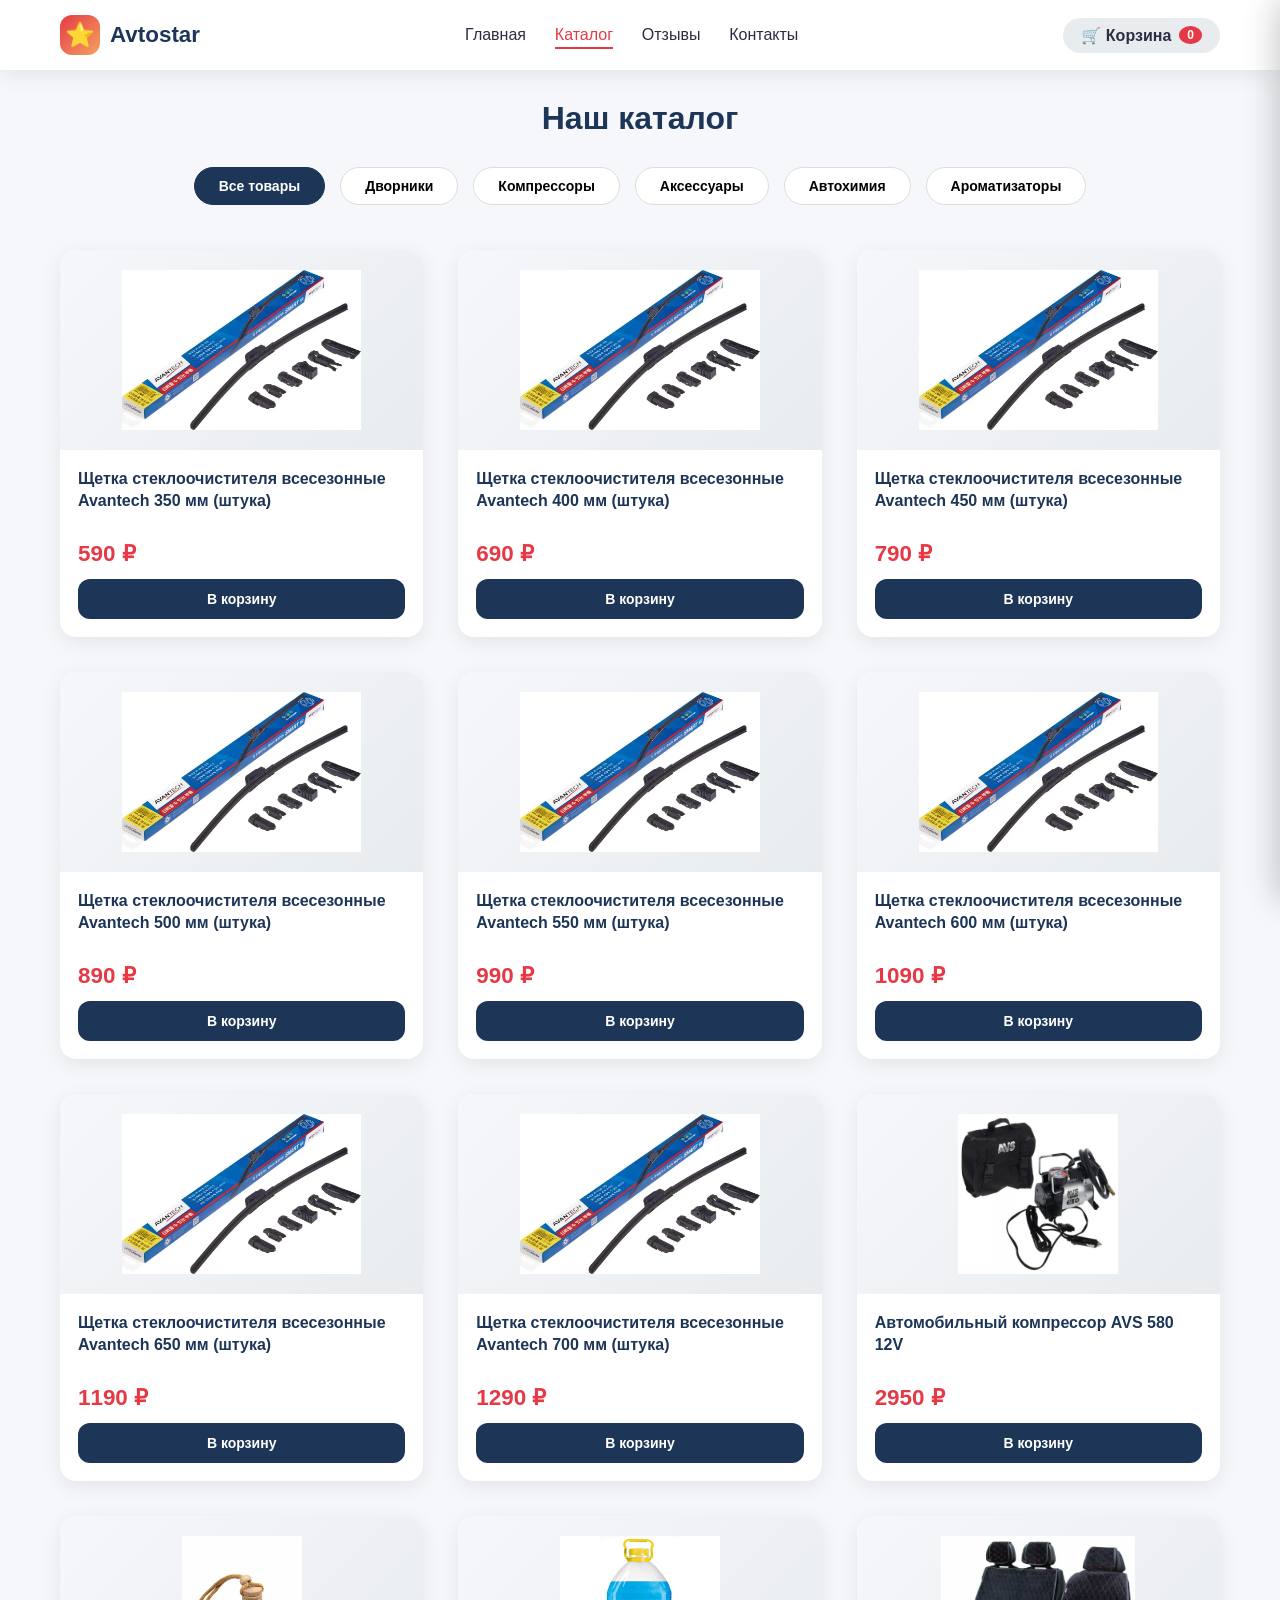
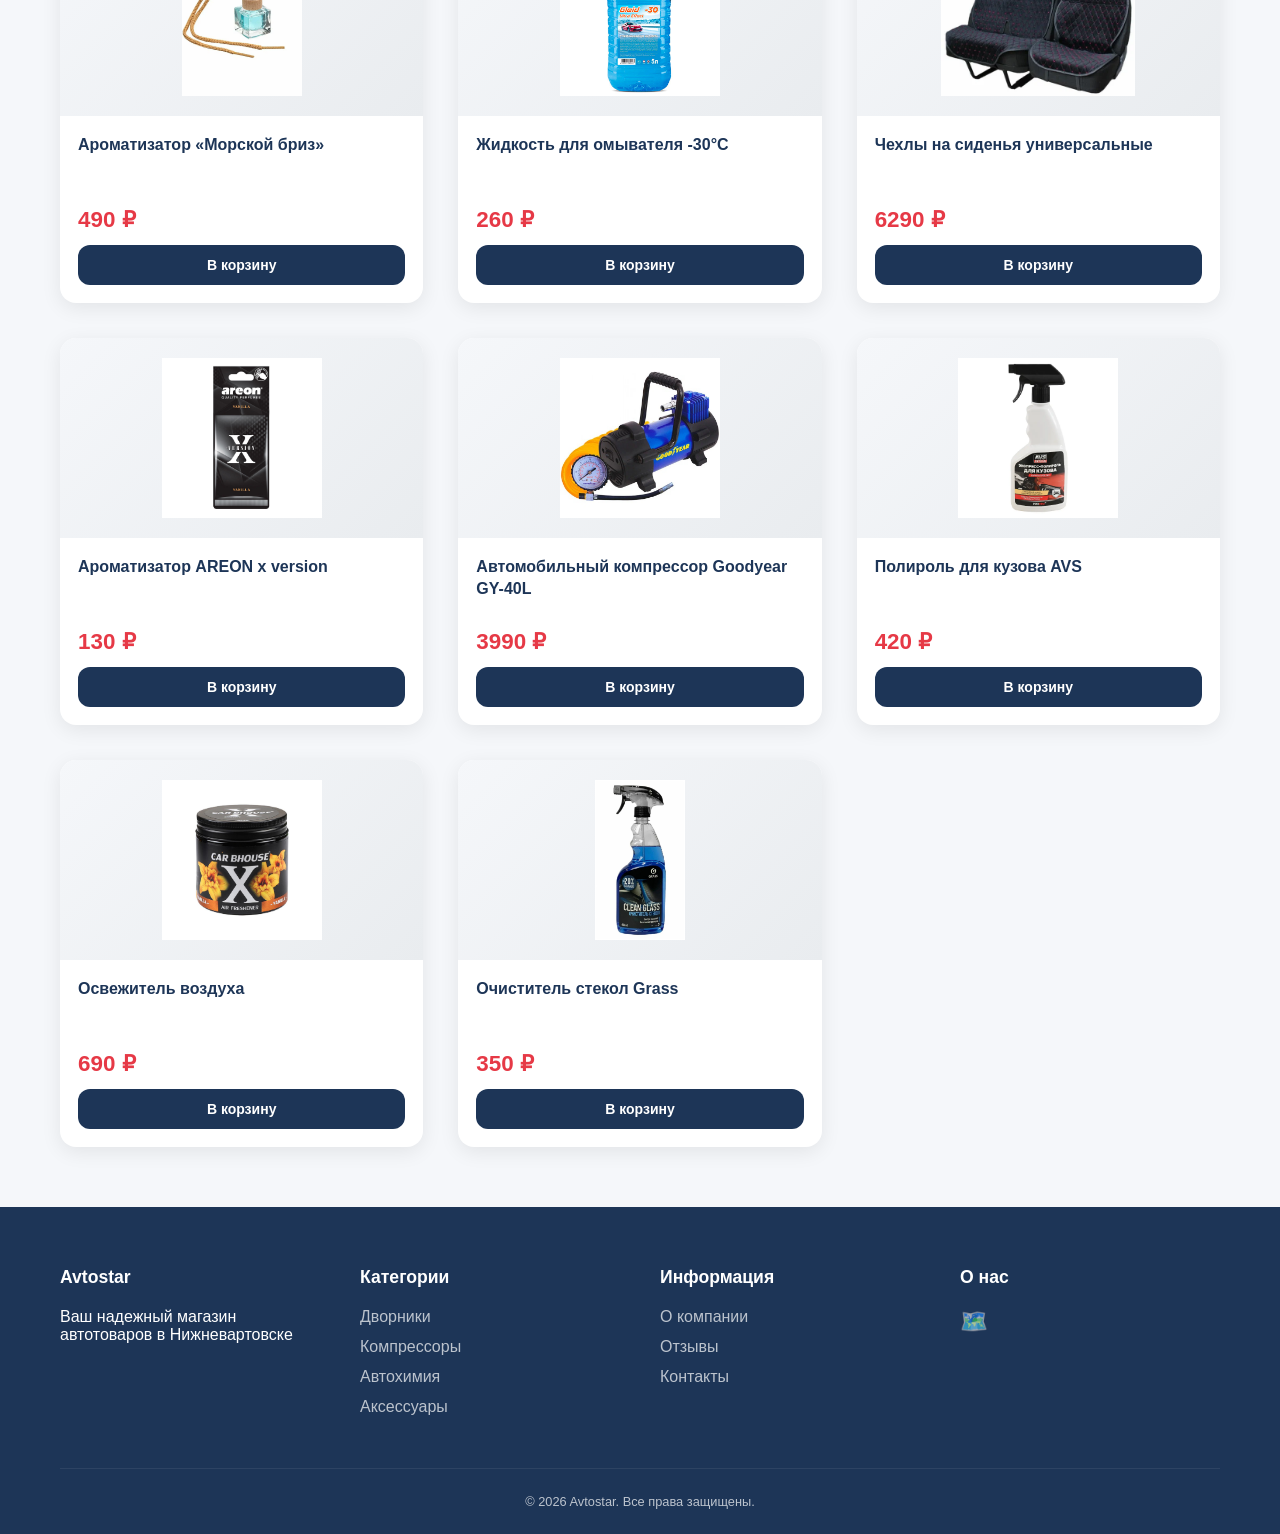
==== catalog.html @ bdba52b6 "Add files via upload" ====
<!DOCTYPE html>
<html lang="ru">
<head>
    <meta charset="UTF-8">
    <meta name="viewport" content="width=device-width, initial-scale=1.0">
    <title>Avtostar - Каталог</title>
    <link rel="stylesheet" href="style.css">
</head>
<body>

<div class="header">
    <div class="header-container">
        <div class="logo">
            <div class="logo-icon">⭐</div>
            <div>
                <h1>Avtostar</h1>
            </div>
        </div>
        <nav class="nav">
            <a href="index.html">Главная</a>
            <a href="catalog.html" class="active">Каталог</a>
            <a href="reviews.html">Отзывы</a>
            <a href="contacts.html">Контакты</a>
        </nav>
        <div class="cart-icon" id="cart-icon-btn">
            🛒 Корзина
            <span id="cart-count">0</span>
        </div>
    </div>
</div>

<section class="catalog-section">
    <div class="container">
        <h2>Наш каталог</h2>
        <div class="catalog-filters" id="catalog-filters">
            <button class="filter-btn active" data-filter="all">Все товары</button>
            <button class="filter-btn" data-filter="дворники">Дворники</button>
            <button class="filter-btn" data-filter="компрессоры">Компрессоры</button>
            <button class="filter-btn" data-filter="аксессуары">Аксессуары</button>
            <button class="filter-btn" data-filter="автохимия">Автохимия</button>
            <button class="filter-btn" data-filter="пахучки">Ароматизаторы</button>
        </div>
        <div class="catalog-grid" id="catalog"></div>
    </div>
</section>

<!-- КОРЗИНА -->
<div class="cart-overlay" id="cart-overlay"></div>
<div class="cart-sidebar" id="cart-sidebar">
    <div class="cart-header">
        <h2>🛍️ Корзина</h2>
        <button class="close-cart" id="close-cart">&times;</button>
    </div>
    <div id="cart-items-list" class="cart-items">Корзина пуста</div>
    <div class="cart-footer">
        <div class="total">Итого: <span id="cart-total">0</span> ₽</div>
        <button id="clear-cart-btn" class="btn-secondary">Очистить</button>
        <button id="checkout-btn" class="btn-primary">Оформить заказ</button>
    </div>
</div>

<!-- ПОДВАЛ -->
<footer class="footer">
    <div class="container">
        <div class="footer-grid">
            <div class="footer-col">
                <h3>Avtostar</h3>
                <p>Ваш надежный магазин автотоваров в Нижневартовске</p>
            </div>
            <div class="footer-col">
                <h3>Категории</h3>
                <ul>
                    <li><a href="catalog.html?cat=дворники">Дворники</a></li>
                    <li><a href="catalog.html?cat=компрессоры">Компрессоры</a></li>
                    <li><a href="catalog.html?cat=автохимия">Автохимия</a></li>
                    <li><a href="catalog.html?cat=аксессуары">Аксессуары</a></li>
                </ul>
            </div>
            <div class="footer-col">
                <h3>Информация</h3>
                <ul>
                    <li><a href="index.html">О компании</a></li>
                    <li><a href="reviews.html">Отзывы</a></li>
                    <li><a href="contacts.html">Контакты</a></li>
                </ul>
            </div>
            <div class="footer-col">
                <h3>О нас</h3>
                <div class="social-links">
                    <a href="https://2gis.ru/nizhnevartovsk/firm/70000001039962874" target="_blank">🗺️</a>
                </div>
            </div>
        </div>
        <div class="copyright">
            <p>&copy; 2026 Avtostar. Все права защищены.</p>
        </div>
    </div>
</footer>

<script src="script.js"></script>
</body>
</html>
---- style.css ----
* {
    margin: 0;
    padding: 0;
    box-sizing: border-box;
}

:root {
    --primary: #e63946;
    --primary-dark: #c1121f;
    --secondary: #1d3557;
    --secondary-light: #2a4a6e;
    --accent: #f4a261;
    --light: #f8f9fa;
    --dark: #2b2d42;
    --gray: #6c757d;
    --gray-light: #e9ecef;
    --success: #2a9d8f;
    --shadow: 0 5px 20px rgba(0,0,0,0.08);
    --shadow-hover: 0 10px 30px rgba(0,0,0,0.12);
}

body {
    font-family: 'Segoe UI', Tahoma, Geneva, Verdana, sans-serif;
    background: #f5f7fa;
    color: var(--dark);
    overflow-x: hidden;
}

/* ФИКС ПЕРЕКРЫТИЯ ШАПКОЙ */
html {
    scroll-padding-top: 80px;
    scroll-behavior: smooth;
}

section[id] {
    scroll-margin-top: 80px;
}

.container {
    max-width: 1200px;
    margin: 0 auto;
    padding: 0 20px;
}

/* ========== ШАПКА ========== */
.header {
    background: white;
    position: fixed;
    width: 100%;
    top: 0;
    z-index: 1000;
    box-shadow: var(--shadow);
}

.header-container {
    max-width: 1200px;
    margin: 0 auto;
    padding: 0 20px;
    display: flex;
    justify-content: space-between;
    align-items: center;
    height: 70px;
}

.logo {
    display: flex;
    align-items: center;
    gap: 10px;
}

.logo-icon {
    font-size: 24px;
    background: linear-gradient(135deg, var(--primary), var(--accent));
    width: 40px;
    height: 40px;
    display: flex;
    align-items: center;
    justify-content: center;
    border-radius: 12px;
}

.logo h1 {
    font-size: 1.4rem;
    font-weight: 700;
    color: var(--secondary);
}

.logo p {
    font-size: 0.65rem;
    color: var(--gray);
}

.nav {
    display: flex;
    gap: 1.8rem;
}

.nav a {
    color: var(--dark);
    text-decoration: none;
    font-weight: 500;
    transition: color 0.3s;
    position: relative;
    padding: 5px 0;
}

.nav a:hover, .nav a.active {
    color: var(--primary);
}

.nav a::after {
    content: '';
    position: absolute;
    bottom: 0;
    left: 0;
    width: 0;
    height: 2px;
    background: var(--primary);
    transition: width 0.3s;
}

.nav a:hover::after, .nav a.active::after {
    width: 100%;
}

.cart-icon {
    background: var(--gray-light);
    padding: 8px 18px;
    border-radius: 30px;
    cursor: pointer;
    transition: all 0.3s;
    font-weight: 600;
    color: var(--dark);
    display: flex;
    align-items: center;
    gap: 8px;
}

.cart-icon:hover {
    background: var(--primary);
    color: white;
}

#cart-count {
    background: var(--primary);
    color: white;
    border-radius: 50%;
    padding: 2px 8px;
    font-size: 12px;
}

/* ========== ГЛАВНЫЙ БАННЕР ========== */
.hero {
    background: linear-gradient(135deg, var(--secondary), var(--secondary-light));
    min-height: 400px;
    display: flex;
    align-items: center;
    justify-content: center;
    text-align: center;
    color: white;
    margin-top: 70px;
    position: relative;
    overflow: hidden;
}

.hero::before {
    content: '';
    position: absolute;
    width: 100%;
    height: 100%;
    background: url('https://images.unsplash.com/photo-1489824904134-891ab64532f1?w=1600');
    background-size: cover;
    opacity: 0.08;
}

.hero-content {
    position: relative;
    z-index: 1;
    padding: 60px 20px;
}

.hero-content h1 {
    font-size: 2.5rem;
    margin-bottom: 1rem;
    animation: fadeInUp 0.6s;
}

.hero-content p {
    font-size: 1.1rem;
    margin-bottom: 2rem;
    opacity: 0.9;
    animation: fadeInUp 0.6s 0.1s both;
}

.hero-slogan {
    font-size: 0.9rem;
    opacity: 0.8;
    margin-bottom: 1.5rem;
}

.btn-primary {
    background: var(--primary);
    color: white;
    padding: 12px 32px;
    border: none;
    border-radius: 40px;
    font-size: 1rem;
    font-weight: 600;
    cursor: pointer;
    transition: all 0.3s;
    display: inline-block;
    text-decoration: none;
}

.btn-primary:hover {
    background: var(--primary-dark);
    transform: translateY(-2px);
    box-shadow: 0 8px 25px rgba(230,57,70,0.3);
}

/* ========== ПРЕИМУЩЕСТВА ========== */
.advantages {
    padding: 80px 0;
    background: white;
}

.advantages h2 {
    text-align: center;
    font-size: 2rem;
    margin-bottom: 50px;
    color: var(--secondary);
}

.advantages-grid {
    display: grid;
    grid-template-columns: repeat(auto-fit, minmax(250px, 1fr));
    gap: 30px;
}

.advantage-card {
    text-align: center;
    padding: 35px 25px;
    background: var(--light);
    border-radius: 20px;
    transition: all 0.3s;
    border: 1px solid #eef2f6;
}

.advantage-card:hover {
    transform: translateY(-8px);
    box-shadow: var(--shadow-hover);
}

.advantage-icon {
    font-size: 2.8rem;
    margin-bottom: 18px;
}

.advantage-card h3 {
    font-size: 1.1rem;
    margin-bottom: 12px;
    color: var(--secondary);
}

.advantage-card p {
    font-size: 0.85rem;
    color: var(--gray);
}

/* ========== КАТАЛОГ ========== */
.catalog-section {
    padding: 80px 0 60px;
    background: #f5f7fa;
}

.catalog-section h2 {
    text-align: center;
    font-size: 2rem;
    margin-bottom: 15px;
    color: var(--secondary);
    padding-top: 20px;
}

.section-subtitle {
    text-align: center;
    color: var(--gray);
    margin-bottom: 40px;
}

.catalog-filters {
    display: flex;
    justify-content: center;
    gap: 15px;
    flex-wrap: wrap;
    margin: 30px 0 45px;
}

.filter-btn {
    padding: 10px 24px;
    border: 1.5px solid #ddd;
    background: white;
    border-radius: 40px;
    cursor: pointer;
    transition: all 0.3s;
    font-weight: 600;
    font-size: 14px;
}

.filter-btn:hover, .filter-btn.active {
    background: var(--secondary);
    color: white;
    border-color: var(--secondary);
}

.catalog-grid {
    display: grid;
    grid-template-columns: repeat(auto-fill, minmax(280px, 1fr));
    gap: 30px;
}

/* ========== КАРТОЧКИ ТОВАРОВ ========== */
.product-card {
    background: white;
    border-radius: 16px;
    overflow: hidden;
    box-shadow: var(--shadow);
    transition: all 0.3s;
    display: flex;
    flex-direction: column;
}

.product-card:hover {
    transform: translateY(-5px);
    box-shadow: var(--shadow-hover);
}

.product-card img {
    width: 100%;
    height: 200px;
    object-fit: contain;
    background: linear-gradient(135deg, #f5f7fa, #e9ecef);
    padding: 20px;
    transition: all 0.3s;
}

.product-info {
    padding: 18px;
    flex: 1;
    display: flex;
    flex-direction: column;
}

.product-card h3 {
    font-size: 1rem;
    margin-bottom: 10px;
    color: var(--secondary);
    line-height: 1.4;
    min-height: 50px;
}

.product-price {
    font-size: 1.4rem;
    color: var(--primary);
    font-weight: bold;
    margin: 12px 0;
}

.product-card button {
    width: 100%;
    padding: 12px;
    background: var(--secondary);
    color: white;
    border: none;
    border-radius: 12px;
    cursor: pointer;
    transition: all 0.3s;
    font-weight: 600;
    font-size: 14px;
    margin-top: auto;
}

.product-card button:hover {
    background: var(--primary);
}

/* ========== КОРЗИНА ========== */
.cart-overlay {
    position: fixed;
    top: 0;
    left: 0;
    width: 100%;
    height: 100%;
    background: rgba(0,0,0,0.5);
    z-index: 1001;
    display: none;
}

.cart-sidebar {
    position: fixed;
    right: -400px;
    top: 0;
    width: 400px;
    height: 100%;
    background: white;
    z-index: 1002;
    box-shadow: -5px 0 30px rgba(0,0,0,0.2);
    transition: right 0.3s;
    display: flex;
    flex-direction: column;
}

.cart-sidebar.open {
    right: 0;
}

.cart-header {
    padding: 20px 25px;
    background: var(--secondary);
    color: white;
    display: flex;
    justify-content: space-between;
    align-items: center;
}

.cart-header h2 {
    font-size: 1.3rem;
}

.close-cart {
    background: none;
    border: none;
    color: white;
    font-size: 2rem;
    cursor: pointer;
    line-height: 1;
}

.cart-items {
    flex: 1;
    overflow-y: auto;
    padding: 20px;
}

.cart-item {
    display: flex;
    justify-content: space-between;
    margin-bottom: 15px;
    padding: 15px;
    background: var(--light);
    border-radius: 12px;
}

.cart-footer {
    padding: 20px 25px;
    border-top: 1px solid #ddd;
    background: white;
}

.total {
    font-size: 1.3rem;
    font-weight: bold;
    margin-bottom: 18px;
    text-align: right;
}

.btn-secondary {
    background: var(--gray);
    color: white;
    padding: 12px;
    border: none;
    border-radius: 12px;
    cursor: pointer;
    width: 100%;
    margin-bottom: 12px;
    font-weight: 600;
    font-size: 14px;
}

.btn-secondary:hover {
    background: #5a6268;
}

/* ========== КОНТАКТЫ ========== */
.contacts-section {
    padding: 80px 0;
    background: white;
}

.contacts-section h2 {
    text-align: center;
    font-size: 2rem;
    margin-bottom: 50px;
    color: var(--secondary);
}

.contacts-grid {
    display: grid;
    grid-template-columns: 1fr 1fr;
    gap: 50px;
}

.contact-item {
    display: flex;
    gap: 18px;
    margin-bottom: 30px;
    align-items: flex-start;
    padding: 20px;
    background: var(--light);
    border-radius: 20px;
    transition: all 0.3s;
}

.contact-item:hover {
    transform: translateX(8px);
    box-shadow: var(--shadow);
}

.contact-icon {
    font-size: 1.8rem;
}

.contact-item h3 {
    color: var(--secondary);
    margin-bottom: 8px;
    font-size: 1.1rem;
}

.contact-item p {
    color: var(--gray);
    font-size: 0.9rem;
    line-height: 1.4;
}

.map-container {
    height: 380px;
    border-radius: 20px;
    overflow: hidden;
    box-shadow: var(--shadow);
}

/* ========== ПОДВАЛ ========== */
.footer {
    background: var(--secondary);
    color: white;
    padding: 60px 0 25px;
}

.footer-grid {
    display: grid;
    grid-template-columns: repeat(auto-fit, minmax(220px, 1fr));
    gap: 40px;
    margin-bottom: 40px;
}

.footer-col h3 {
    margin-bottom: 20px;
    font-size: 1.1rem;
}

.footer-col ul {
    list-style: none;
}

.footer-col ul li {
    margin-bottom: 12px;
}

.footer-col a {
    color: white;
    text-decoration: none;
    opacity: 0.7;
    transition: opacity 0.3s;
}

.footer-col a:hover {
    opacity: 1;
}

.social-links {
    display: flex;
    gap: 15px;
}

.social-links a {
    font-size: 1.4rem;
}

.copyright {
    text-align: center;
    padding-top: 25px;
    border-top: 1px solid rgba(255,255,255,0.1);
    font-size: 0.8rem;
    opacity: 0.7;
}

@keyframes fadeInUp {
    from {
        opacity: 0;
        transform: translateY(30px);
    }
    to {
        opacity: 1;
        transform: translateY(0);
    }
}

/* ========== АДАПТИВ ========== */
@media (max-width: 992px) {
    .catalog-grid {
        grid-template-columns: repeat(2, 1fr);
        gap: 25px;
    }
    
    .hero-content h1 {
        font-size: 2rem;
    }
    
    .hero-content {
        padding: 50px 20px;
    }
    
    .advantages {
        padding: 60px 0;
    }
    
    .contacts-grid {
        gap: 35px;
    }
}

@media (max-width: 768px) {
    .header-container {
        height: auto;
        flex-wrap: wrap;
        gap: 12px;
        padding: 12px 20px;
    }
    
    .logo {
        flex: 1;
    }
    
    .logo h1 {
        font-size: 1.2rem;
    }
    
    .logo p {
        font-size: 0.6rem;
    }
    
    .logo-icon {
        width: 35px;
        height: 35px;
        font-size: 20px;
    }
    
    .nav {
        order: 3;
        width: 100%;
        justify-content: center;
        gap: 20px;
        flex-wrap: wrap;
        padding-top: 12px;
        border-top: 1px solid #eef2f6;
    }
    
    .nav a {
        font-size: 13px;
    }
    
    .hero {
        margin-top: 110px;
        min-height: 350px;
    }
    
    .hero-content {
        padding: 40px 20px;
    }
    
    .hero-content h1 {
        font-size: 1.6rem;
    }
    
    .hero-content p {
        font-size: 0.9rem;
    }
    
    .advantages h2, .catalog-section h2, .contacts-section h2 {
        font-size: 1.6rem;
        margin-bottom: 30px;
    }
    
    .advantages {
        padding: 50px 0;
    }
    
    .advantages-grid {
        grid-template-columns: repeat(2, 1fr);
        gap: 15px;
    }
    
    .advantage-card {
        padding: 20px 15px;
    }
    
    .advantage-icon {
        font-size: 2rem;
    }
    
    .advantage-card h3 {
        font-size: 0.9rem;
    }
    
    .catalog-section {
        padding: 50px 0 40px;
    }
    
    .catalog-section h2 {
        padding-top: 0;
    }
    
    .catalog-filters {
        gap: 10px;
        margin: 20px 0 35px;
    }
    
    .filter-btn {
        padding: 6px 16px;
        font-size: 12px;
    }
    
    .catalog-grid {
        gap: 20px;
    }
    
    .product-card img {
        height: 170px;
        padding: 15px;
    }
    
    .product-info {
        padding: 14px;
    }
    
    .product-card h3 {
        font-size: 0.9rem;
        min-height: auto;
    }
    
    .product-price {
        font-size: 1.2rem;
    }
    
    .contacts-section {
        padding: 50px 0;
    }
    
    .contacts-grid {
        grid-template-columns: 1fr;
        gap: 30px;
    }
    
    .contact-item {
        padding: 15px;
    }
    
    .map-container {
        height: 280px;
    }
    
    .cart-sidebar {
        width: 340px;
        right: -340px;
    }
    
    .footer {
        padding: 40px 0 20px;
    }
    
    .footer-grid {
        gap: 30px;
    }
    
    html {
        scroll-padding-top: 120px;
    }
    
    section[id] {
        scroll-margin-top: 120px;
    }
}

@media (max-width: 576px) {
    .advantages-grid {
        grid-template-columns: 1fr;
        gap: 15px;
    }
    
    .catalog-grid {
        grid-template-columns: 1fr;
        gap: 20px;
    }
    
    .hero-content h1 {
        font-size: 1.4rem;
    }
    
    .hero-content p {
        font-size: 0.85rem;
    }
    
    .hero-slogan {
        font-size: 0.8rem;
    }
    
    .btn-primary {
        padding: 10px 24px;
        font-size: 0.9rem;
    }
    
    .nav {
        gap: 12px;
    }
    
    .nav a {
        font-size: 11px;
    }
    
    .cart-icon {
        padding: 5px 12px;
        font-size: 12px;
    }
    
    .logo h1 {
        font-size: 1rem;
    }
    
    .logo-icon {
        width: 30px;
        height: 30px;
        font-size: 16px;
    }
    
    .catalog-filters {
        gap: 8px;
    }
    
    .filter-btn {
        padding: 5px 12px;
        font-size: 11px;
    }
    
    .product-card img {
        height: 200px;
        padding: 20px;
    }
    
    .product-card h3 {
        font-size: 0.95rem;
    }
    
    .product-price {
        font-size: 1.2rem;
    }
    
    .footer-grid {
        grid-template-columns: 1fr;
        text-align: center;
    }
    
    .social-links {
        justify-content: center;
    }
    
    .cart-sidebar {
        width: 100%;
        right: -100%;
    }
    
    html {
        scroll-padding-top: 150px;
    }
    
    section[id] {
        scroll-margin-top: 150px;
    }
}

@media (max-width: 380px) {
    .header-container {
        flex-direction: column;
    }
    
    .nav {
        order: 2;
    }
    
    .cart-icon {
        order: 3;
    }
    
    .hero {
        margin-top: 160px;
    }
    
    .product-card img {
        height: 180px;
        padding: 15px;
    }
}

/* ========== ДОПОЛНИТЕЛЬНЫЕ ФИКСЫ ДЛЯ ПК ========== */
@media (min-width: 1200px) {
    .catalog-grid {
        gap: 35px;
    }
    
    .advantages-grid {
        gap: 35px;
    }
}
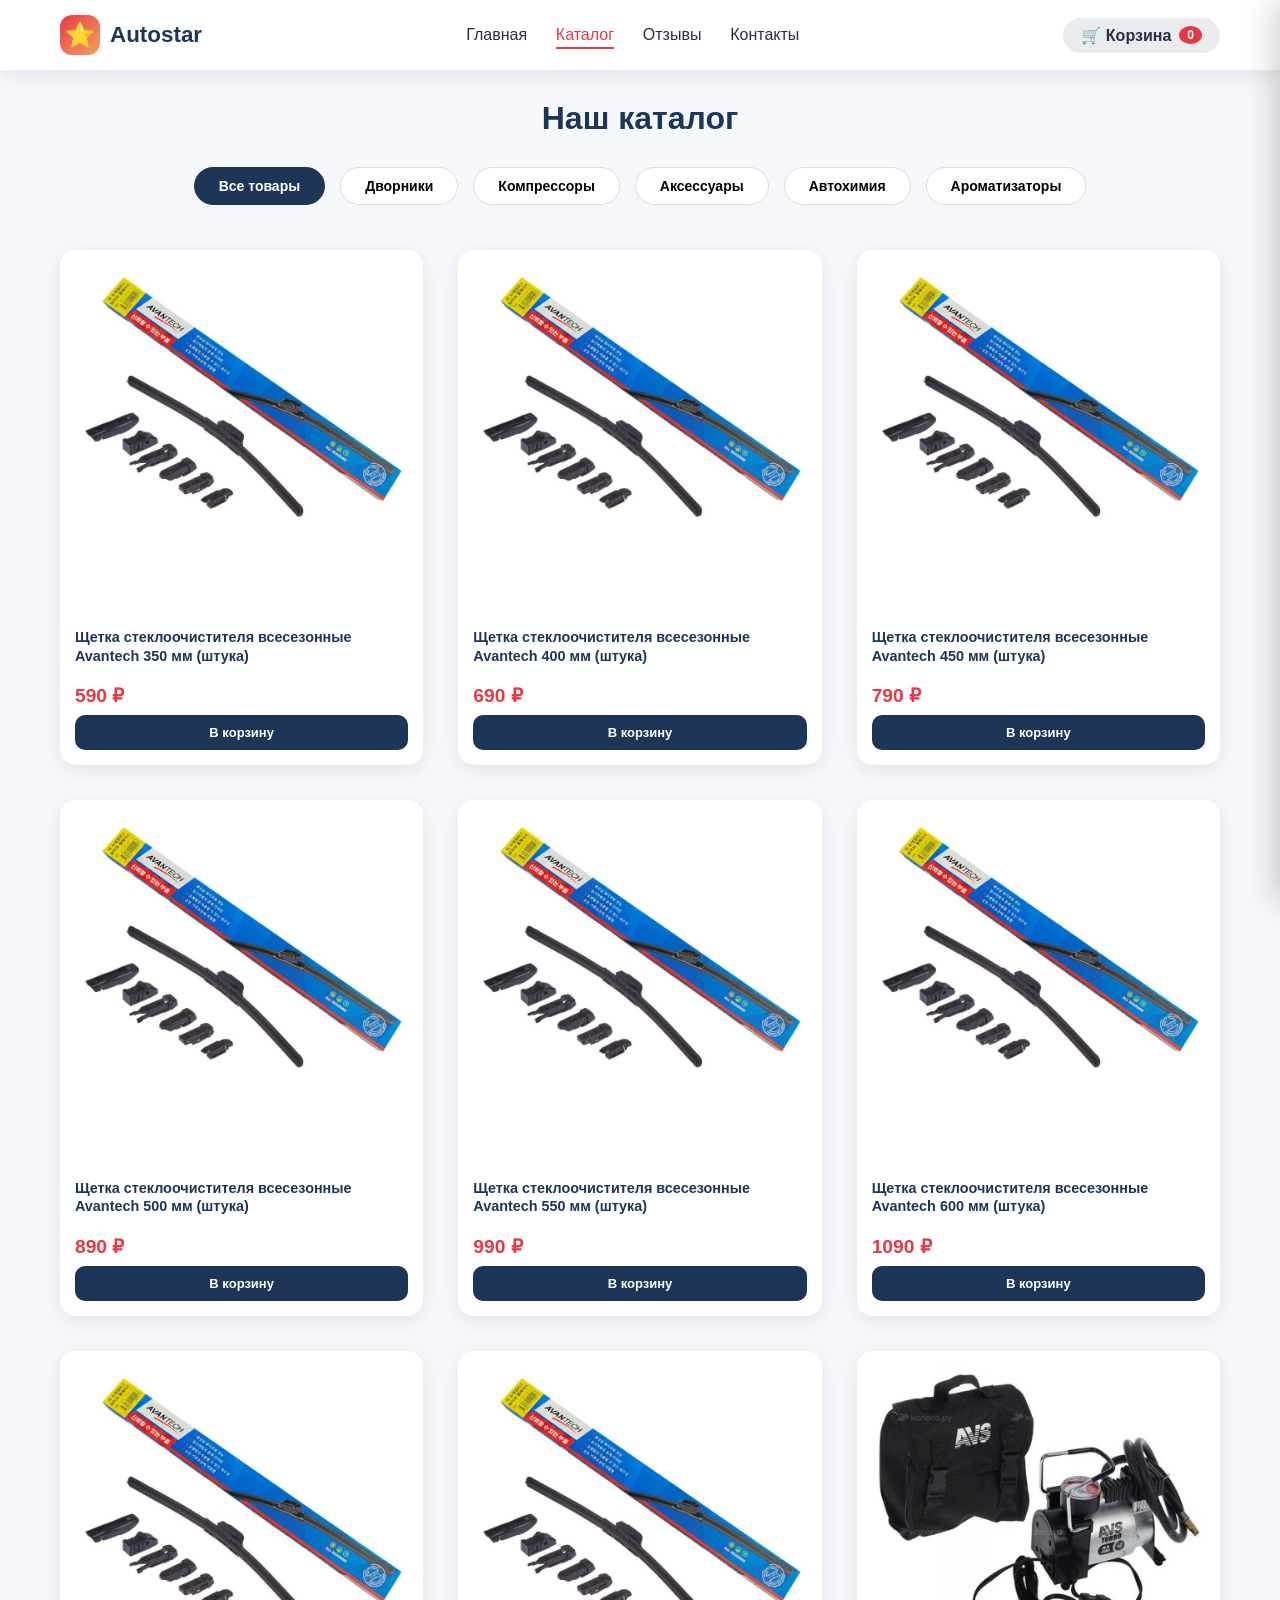
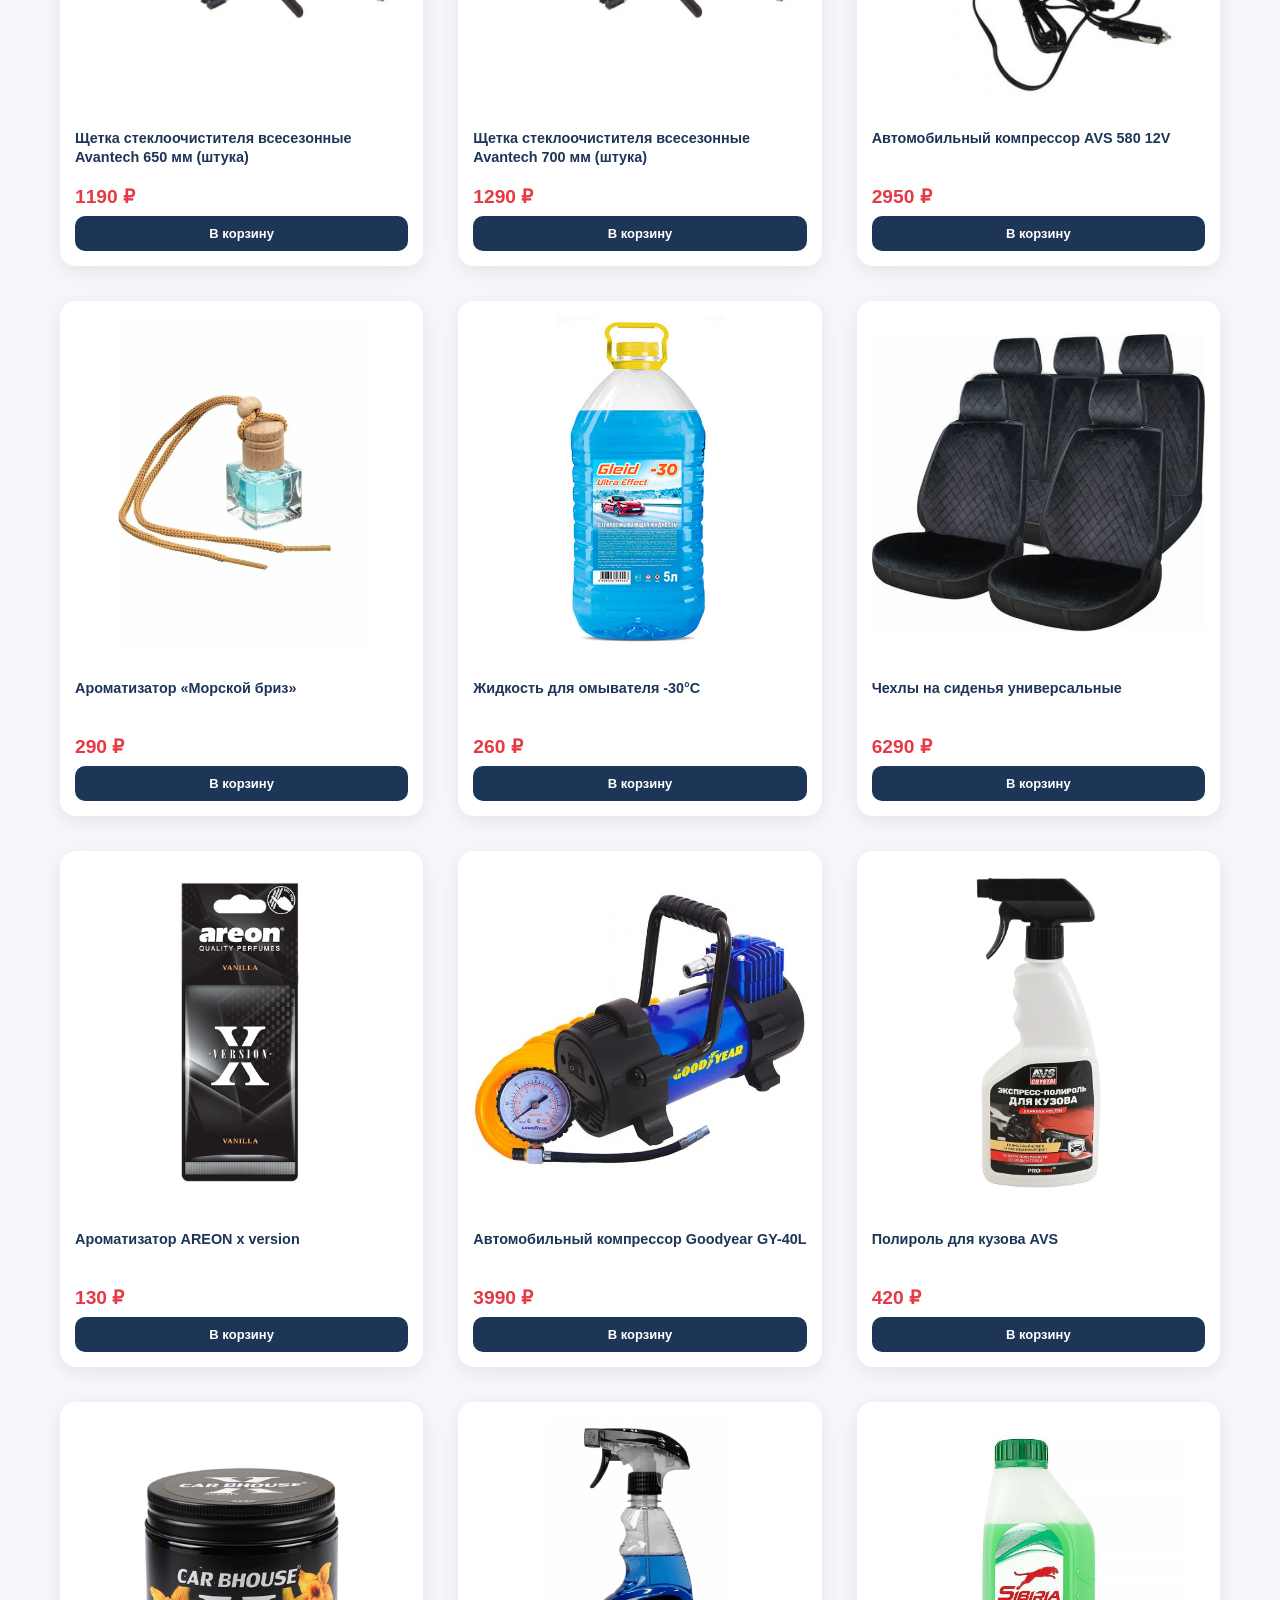
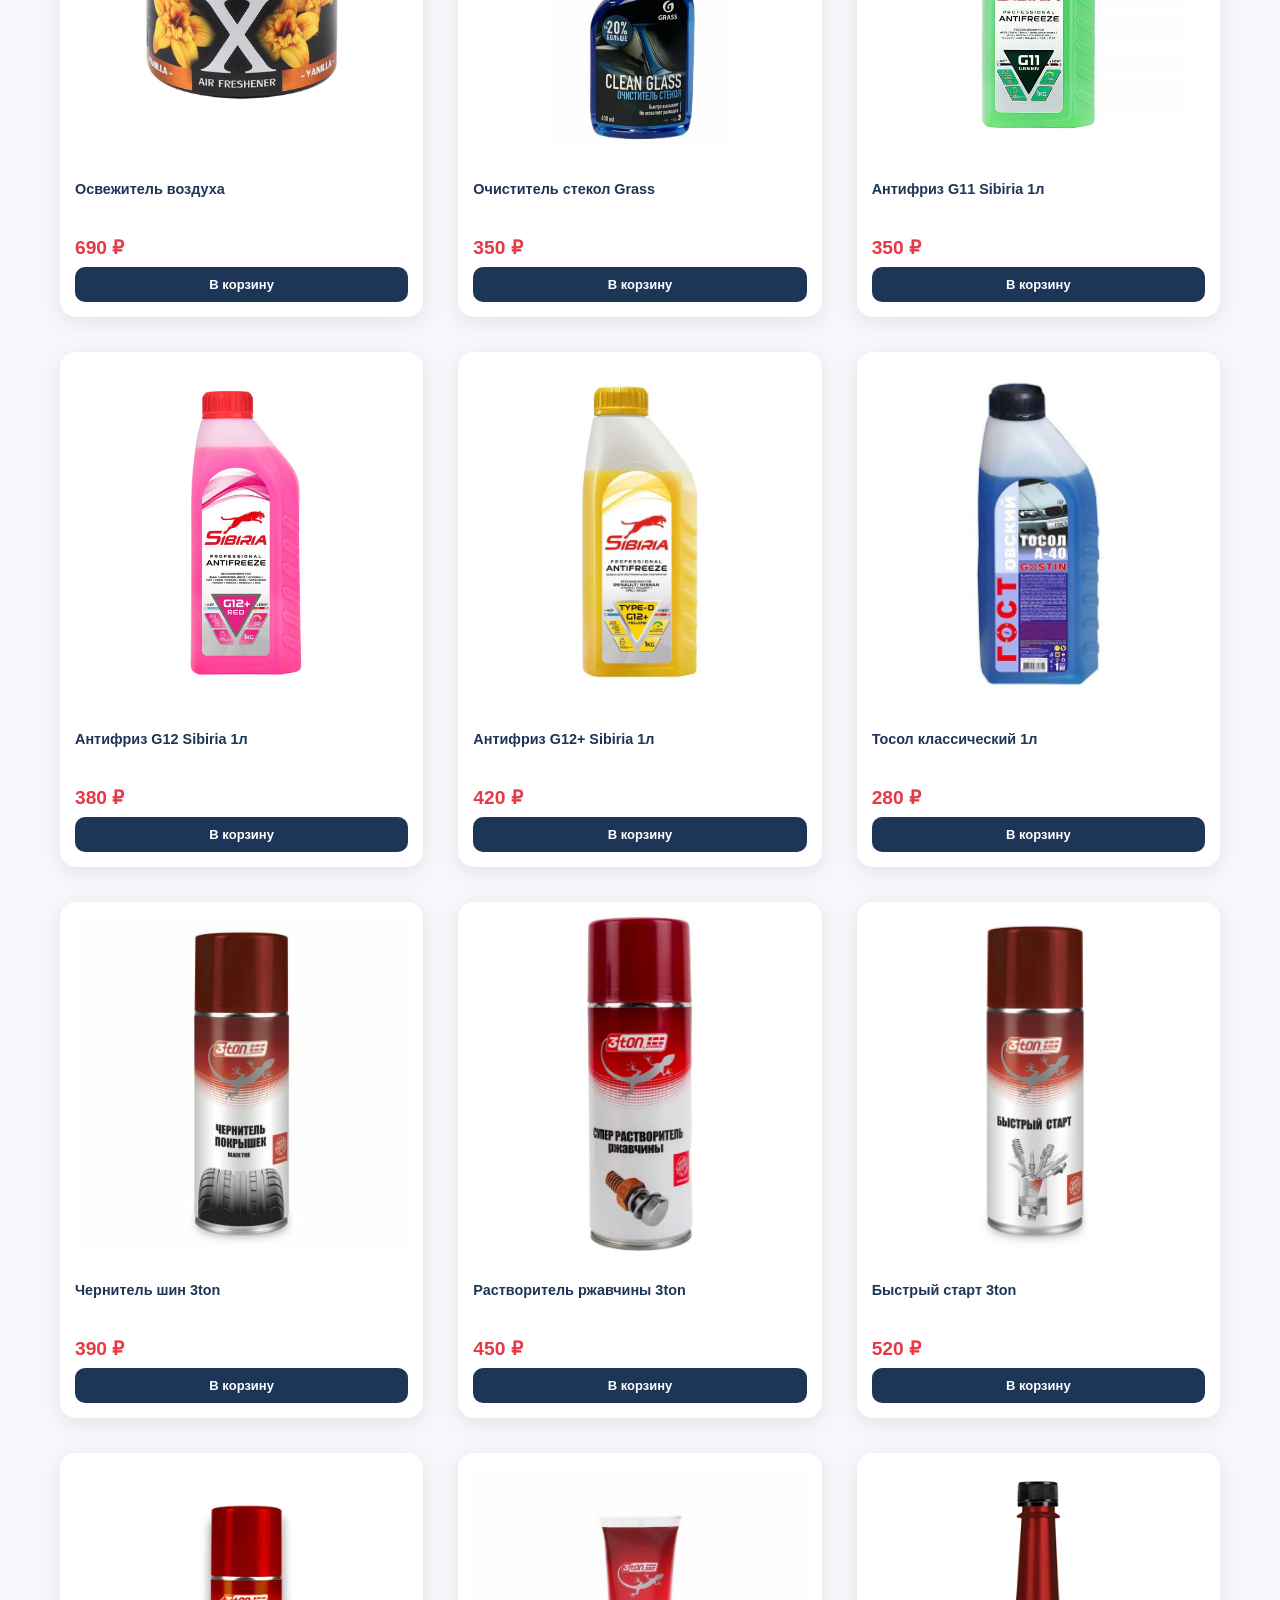
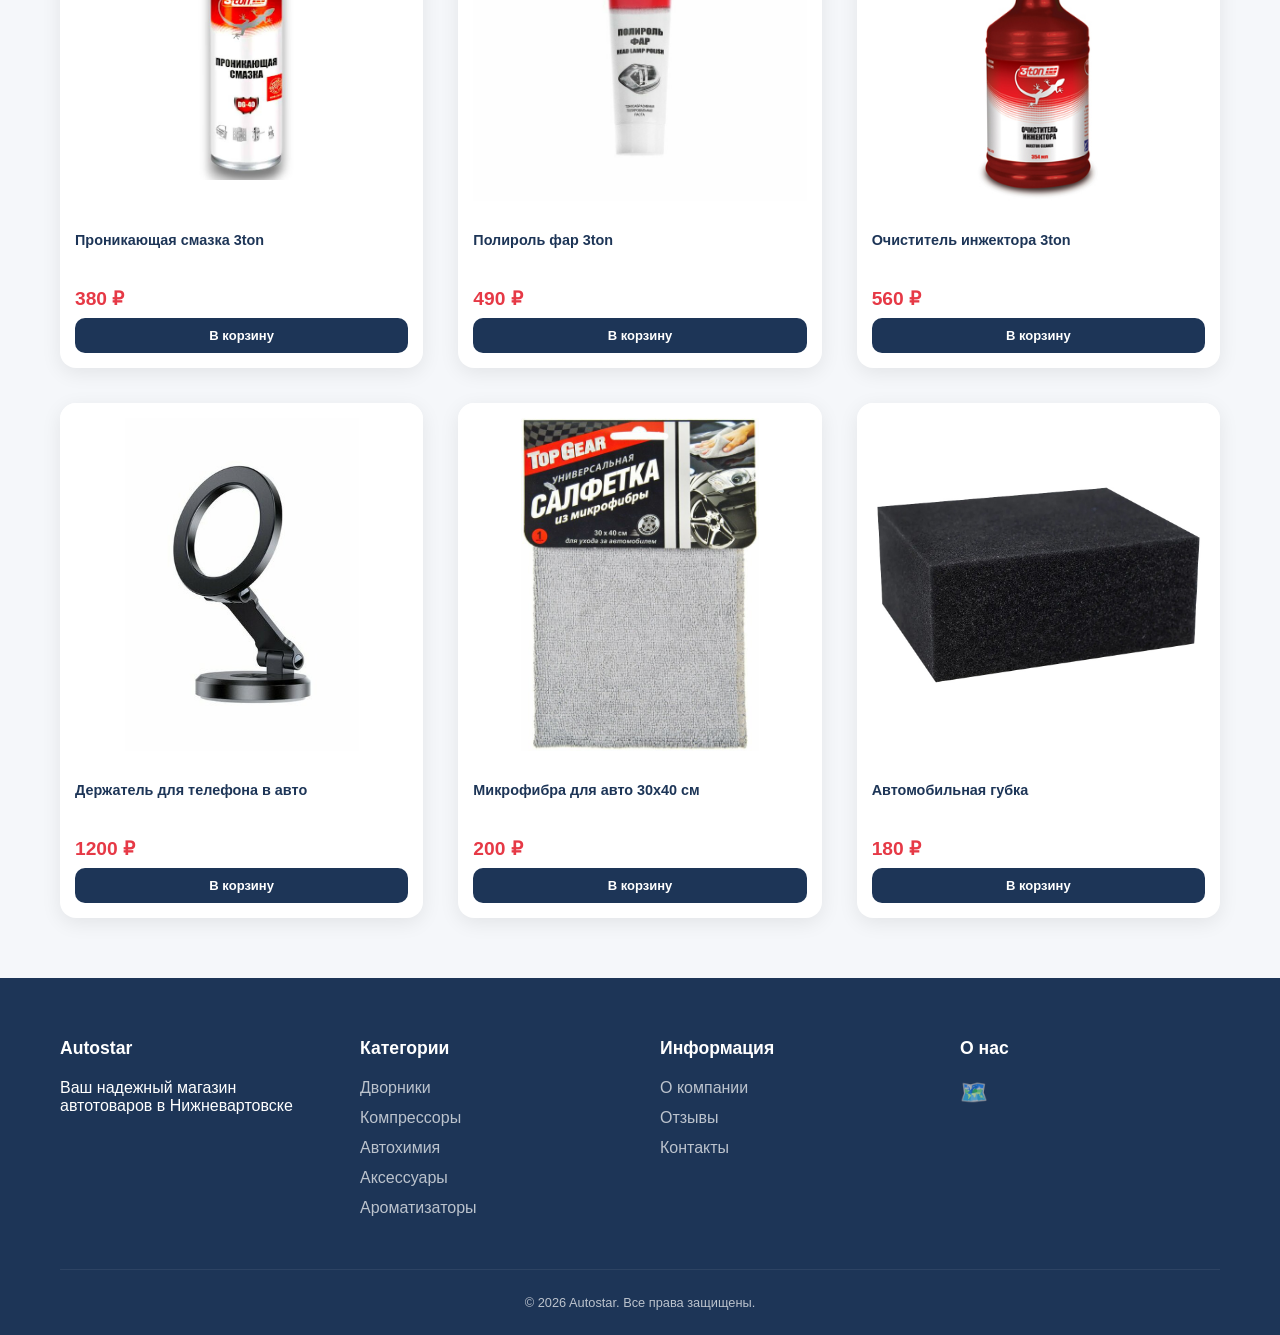
==== commit bd52e751: "Add files via upload" ====
--- a/catalog.html
+++ b/catalog.html
@@ -3,7 +3,7 @@
 <head>
     <meta charset="UTF-8">
     <meta name="viewport" content="width=device-width, initial-scale=1.0">
-    <title>Avtostar - Каталог</title>
+    <title>Autostar - Каталог</title>
     <link rel="stylesheet" href="style.css">
 </head>
 <body>
@@ -13,7 +13,7 @@
         <div class="logo">
             <div class="logo-icon">⭐</div>
             <div>
-                <h1>Avtostar</h1>
+                <h1>Autostar</h1>
             </div>
         </div>
         <nav class="nav">
@@ -64,7 +64,7 @@
     <div class="container">
         <div class="footer-grid">
             <div class="footer-col">
-                <h3>Avtostar</h3>
+                <h3>Autostar</h3>
                 <p>Ваш надежный магазин автотоваров в Нижневартовске</p>
             </div>
             <div class="footer-col">
@@ -74,6 +74,7 @@
                     <li><a href="catalog.html?cat=компрессоры">Компрессоры</a></li>
                     <li><a href="catalog.html?cat=автохимия">Автохимия</a></li>
                     <li><a href="catalog.html?cat=аксессуары">Аксессуары</a></li>
+                    <li><a href="catalog.html?cat=пахучки">Ароматизаторы</a></li>
                 </ul>
             </div>
             <div class="footer-col">
@@ -92,7 +93,7 @@
             </div>
         </div>
         <div class="copyright">
-            <p>&copy; 2026 Avtostar. Все права защищены.</p>
+            <p>&copy; 2026 Autostar. Все права защищены.</p>
         </div>
     </div>
 </footer>
--- a/style.css
+++ b/style.css
@@ -336,51 +336,80 @@
 
 .product-card img {
     width: 100%;
-    height: 200px;
+    height: auto;
+    aspect-ratio: 1 / 1;
     object-fit: contain;
-    background: linear-gradient(135deg, #f5f7fa, #e9ecef);
-    padding: 20px;
+    background: linear-gradient(135deg, #ffffff, #ffffff);
+    padding: 15px;
     transition: all 0.3s;
 }
 
 .product-info {
-    padding: 18px;
+    padding: 15px;
     flex: 1;
     display: flex;
     flex-direction: column;
 }
 
 .product-card h3 {
-    font-size: 1rem;
-    margin-bottom: 10px;
+    font-size: 0.9rem;
+    margin-bottom: 8px;
     color: var(--secondary);
-    line-height: 1.4;
-    min-height: 50px;
+    line-height: 1.3;
+    min-height: 40px;
 }
 
 .product-price {
-    font-size: 1.4rem;
+    font-size: 1.2rem;
     color: var(--primary);
     font-weight: bold;
-    margin: 12px 0;
+    margin: 8px 0;
 }
 
 .product-card button {
     width: 100%;
-    padding: 12px;
+    padding: 10px;
     background: var(--secondary);
     color: white;
     border: none;
-    border-radius: 12px;
+    border-radius: 10px;
     cursor: pointer;
     transition: all 0.3s;
     font-weight: 600;
-    font-size: 14px;
+    font-size: 13px;
     margin-top: auto;
 }
 
 .product-card button:hover {
     background: var(--primary);
+}
+
+/* Адаптив для планшетов */
+@media (max-width: 768px) {
+    .product-card img {
+        padding: 12px;
+    }
+    
+    .product-card h3 {
+        font-size: 0.85rem;
+        min-height: 35px;
+    }
+    
+    .product-price {
+        font-size: 1.1rem;
+    }
+}
+
+/* Адаптив для телефонов */
+@media (max-width: 576px) {
+    .product-card img {
+        padding: 20px;
+    }
+    
+    .product-card h3 {
+        font-size: 0.9rem;
+        min-height: auto;
+    }
 }
 
 /* ========== КОРЗИНА ========== */
